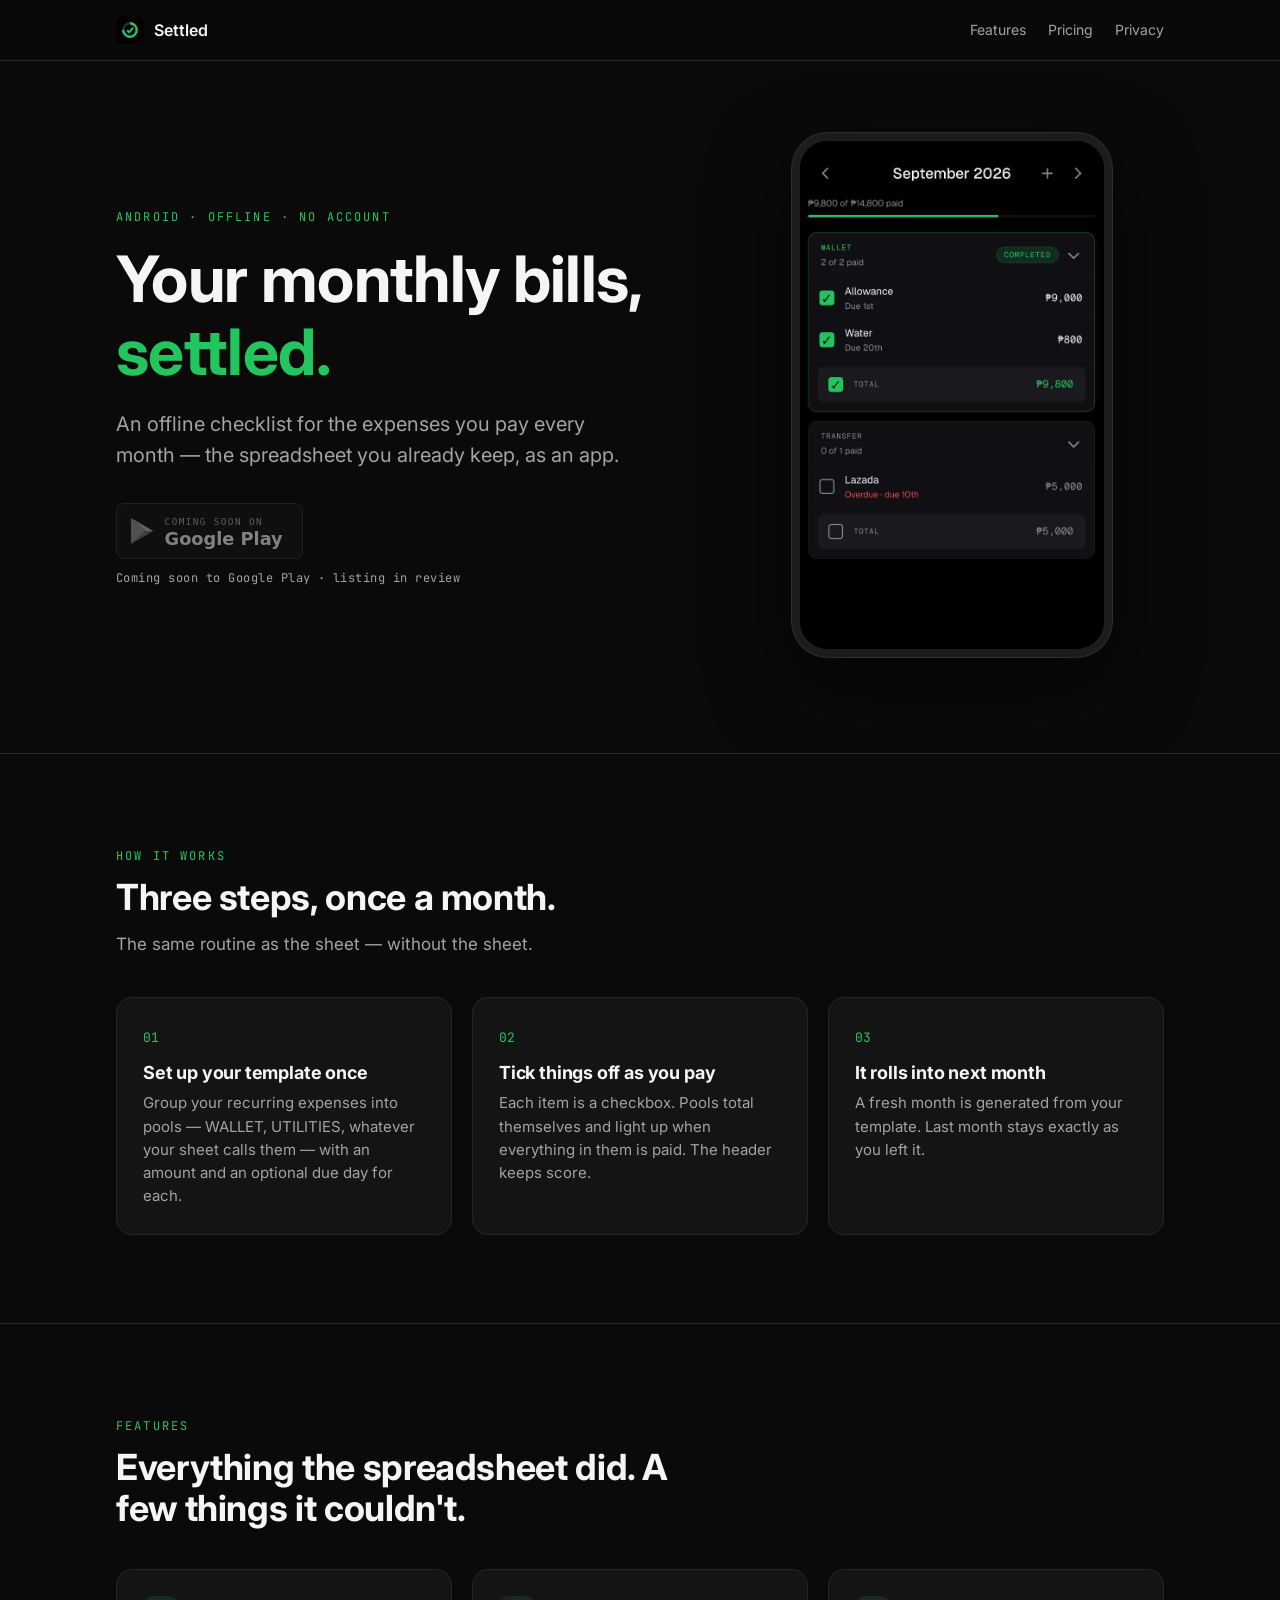
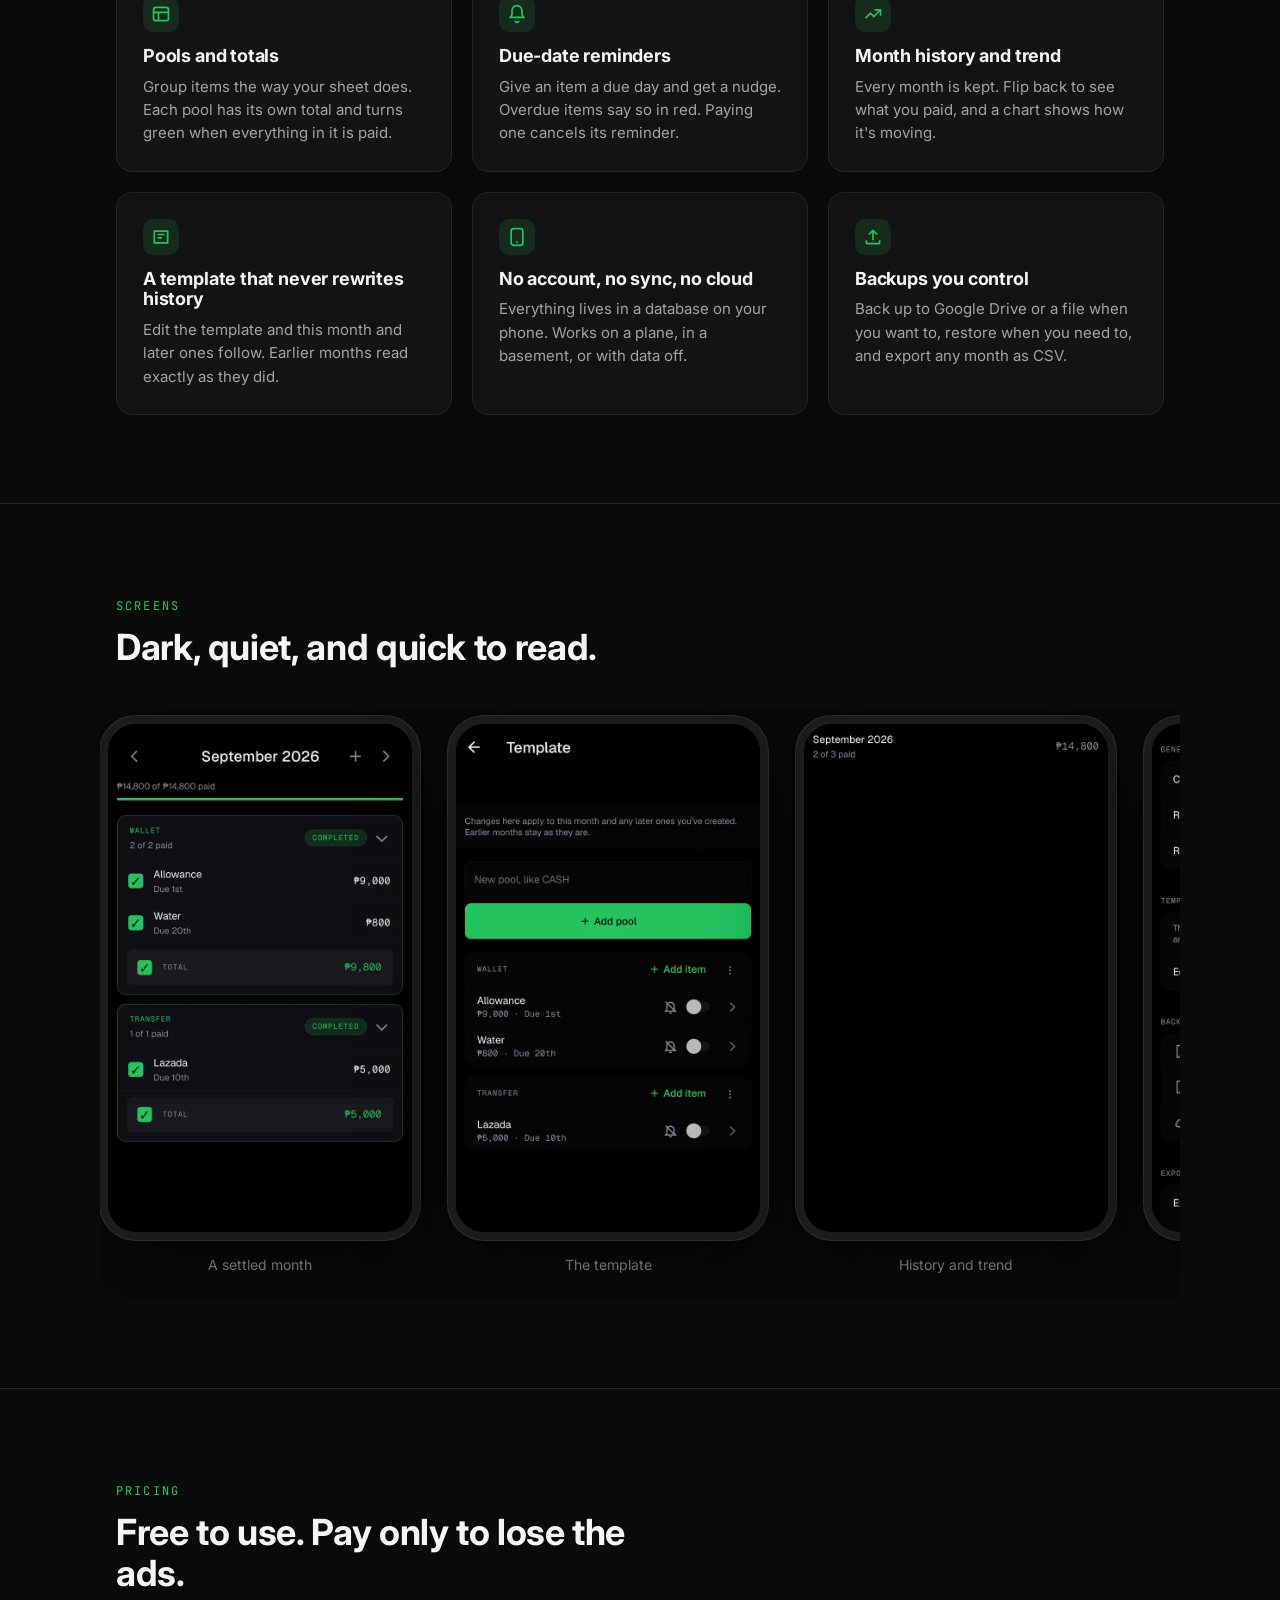
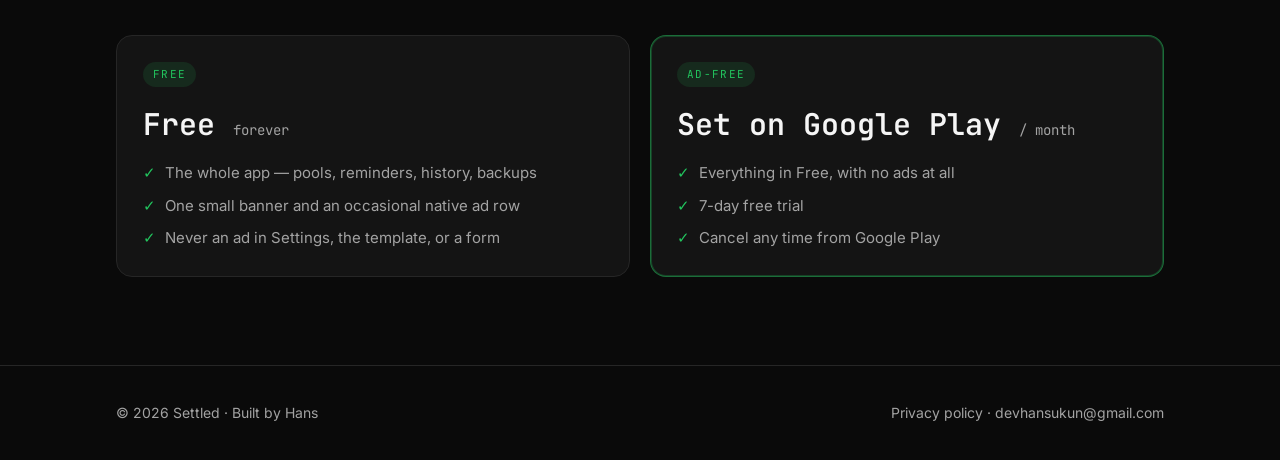
==== settled/index.html @ 1292013e "chore: move the Settled site to /settled/ Co-Authored-By: Claude Opus 5 <noreply@anthropic.com>" ====
<!DOCTYPE html>
<html lang="en">
<head>
  <meta charset="utf-8">
  <meta name="viewport" content="width=device-width, initial-scale=1">
  <title>Settled — your monthly bills, settled</title>
  <meta name="description" content="Settled is an offline Android checklist for the expenses you pay every month — the spreadsheet you already keep, as an app. Coming soon to Google Play.">
  <meta name="theme-color" content="#0a0a0a">
  <link rel="icon" href="assets/icon.svg" type="image/svg+xml">
  <link rel="preconnect" href="https://fonts.googleapis.com">
  <link rel="preconnect" href="https://fonts.gstatic.com" crossorigin>
  <link rel="stylesheet" href="https://fonts.googleapis.com/css2?family=Inter:wght@400;500;600;700&family=JetBrains+Mono:wght@400;500;600&display=swap">
  <style>
    :root {
      --bg: #0a0a0a;
      --card: #141414;
      --border: #262626;
      --text: #f5f5f5;
      --muted: #a3a3a3;
      --accent: #22c55e;
      --overdue: #ef4444;
      --font: "Inter", system-ui, -apple-system, "Segoe UI", sans-serif;
      --mono: "JetBrains Mono", ui-monospace, "Cascadia Mono", Consolas, monospace;
      --radius: 16px;
      --gutter: 16px;
      color-scheme: dark;
    }
    * { box-sizing: border-box; }
    html { scroll-behavior: smooth; }
    body {
      margin: 0;
      background: var(--bg);
      color: var(--text);
      font-family: var(--font);
      line-height: 1.55;
      -webkit-font-smoothing: antialiased;
      overflow-x: hidden;
    }
    img { max-width: 100%; display: block; }
    a { color: inherit; text-decoration: none; }
    a:hover { color: var(--accent); }
    h1, h2, h3 { margin: 0; line-height: 1.15; letter-spacing: -0.01em; }
    p { margin: 0; }
    code { font-family: var(--mono); font-size: .92em; color: var(--text); overflow-wrap: anywhere; }

    .container { max-width: 1080px; margin: 0 auto; padding: 0 var(--gutter); }
    .mono { font-family: var(--mono); }
    .muted { color: var(--muted); }
    .eyebrow {
      font-family: var(--mono);
      font-size: 12px;
      letter-spacing: 0.18em;
      text-transform: uppercase;
      color: var(--accent);
    }

    /* nav */
    .nav { position: sticky; top: 0; z-index: 10; background: rgba(10,10,10,.85); backdrop-filter: blur(10px); border-bottom: 1px solid var(--border); }
    .nav .container { display: flex; align-items: center; justify-content: space-between; height: 60px; }
    .brand { display: flex; align-items: center; gap: 10px; font-weight: 600; }
    .brand img { width: 28px; height: 28px; border-radius: 7px; }
    .nav-links { display: flex; gap: 22px; font-size: 14px; color: var(--muted); }

    /* sections */
    .section { padding: 88px 0; border-top: 1px solid var(--border); scroll-margin-top: 60px; }
    .section-head { max-width: 560px; margin-bottom: 40px; }
    .section-head h2 { font-size: clamp(26px, 3.6vw, 36px); margin-top: 10px; }
    .section-head p { color: var(--muted); margin-top: 12px; font-size: 17px; }

    /* hero */
    .hero { padding: 72px 0 96px; position: relative; overflow: hidden; }
    .hero .container { display: grid; grid-template-columns: 1.15fr .85fr; gap: 48px; align-items: center; }
    .hero h1 { font-size: clamp(38px, 6vw, 64px); font-weight: 700; }
    .hero h1 em { font-style: normal; color: var(--accent); }
    .hero .lead { color: var(--muted); font-size: clamp(17px, 2vw, 20px); margin-top: 20px; max-width: 520px; }
    .hero-cta { margin-top: 32px; display: flex; flex-direction: column; gap: 10px; align-items: flex-start; }
    .hero-cta small { font-family: var(--mono); font-size: 12px; color: var(--muted); letter-spacing: .04em; }
    .hero-visual { position: relative; display: flex; justify-content: center; }
    .glow {
      position: absolute; left: 50%; top: 50%; transform: translate(-50%, -50%);
      width: 420px; height: 420px; border-radius: 50%;
      background: radial-gradient(closest-side, rgba(34,197,94,.28), transparent 70%);
      pointer-events: none;
    }

    /* badge */
    .btn-badge { display: inline-block; opacity: .55; filter: grayscale(1); cursor: not-allowed; }
    .btn-badge img { height: 56px; width: auto; }

    /* phone frame */
    .phone {
      position: relative;
      width: clamp(220px, 28vw, 320px);
      aspect-ratio: 720 / 1180;
      padding: 8px;
      border-radius: 36px;
      background: #1c1c1c;
      box-shadow: 0 0 0 1px #2e2e2e, 0 30px 80px rgba(0,0,0,.6);
      flex-shrink: 0;
    }
    .phone img { width: 100%; height: 100%; object-fit: cover; object-position: top; border-radius: 28px; background: #000; }

    /* grids & cards */
    .grid-3 { display: grid; grid-template-columns: repeat(3, 1fr); gap: 20px; }
    .grid-2 { display: grid; grid-template-columns: repeat(2, 1fr); gap: 20px; }
    .card { background: var(--card); border: 1px solid var(--border); border-radius: var(--radius); padding: 26px; }
    .card h3 { font-size: 18px; margin-top: 14px; }
    .card p { color: var(--muted); margin-top: 8px; font-size: 15px; }
    .step-num { font-family: var(--mono); color: var(--accent); font-size: 13px; }
    .icon { width: 36px; height: 36px; border-radius: 10px; background: rgba(34,197,94,.12); display: grid; place-items: center; color: var(--accent); }
    .icon svg { width: 20px; height: 20px; }

    /* screenshot strip */
    .strip { display: flex; gap: 28px; overflow-x: auto; padding: 8px var(--gutter) 24px; margin: 0 calc(-1 * var(--gutter)); scroll-snap-type: x mandatory; scrollbar-width: thin; }
    .strip figure { margin: 0; scroll-snap-align: start; text-align: center; }
    .strip figcaption { margin-top: 14px; font-size: 14px; color: var(--muted); }

    /* pricing */
    .price { display: flex; flex-direction: column; gap: 14px; }
    .price .amount { font-family: var(--mono); font-size: 30px; font-weight: 600; }
    .price .amount small { font-size: 14px; color: var(--muted); font-weight: 400; }
    .price ul { margin: 0; padding: 0; list-style: none; color: var(--muted); font-size: 15px; display: grid; gap: 8px; }
    .price li::before { content: "✓ "; color: var(--accent); font-family: var(--mono); }
    .price--accent { border-color: rgba(34,197,94,.5); box-shadow: 0 0 0 1px rgba(34,197,94,.25) inset; }
    .chip { display: inline-block; align-self: flex-start; font-family: var(--mono); font-size: 11px; letter-spacing: .12em; text-transform: uppercase; padding: 4px 10px; border-radius: 999px; }
    .chip--accent { color: var(--accent); background: rgba(34,197,94,.12); }
    .chip--overdue { color: var(--overdue); background: rgba(239,68,68,.12); }

    /* footer */
    .footer { border-top: 1px solid var(--border); padding: 36px 0; font-size: 14px; color: var(--muted); }
    .footer .container { display: flex; flex-wrap: wrap; gap: 12px 24px; justify-content: space-between; align-items: center; }

    /* prose (privacy page) */
    .prose { max-width: 720px; }
    .prose h1 { font-size: clamp(30px, 4vw, 42px); margin-bottom: 8px; }
    .prose h2 { font-size: 20px; margin-top: 40px; }
    .prose p, .prose li { color: var(--muted); margin-top: 12px; font-size: 16px; }
    .prose a { color: var(--accent); text-decoration: underline; text-underline-offset: 3px; }

    @media (max-width: 720px) {
      .hero { padding: 48px 0 64px; }
      .hero .container { grid-template-columns: 1fr; gap: 40px; }
      .hero-visual { order: -1; }
      .glow { width: 300px; height: 300px; }
      .grid-3, .grid-2 { grid-template-columns: 1fr; }
      .section { padding: 64px 0; }
      .nav-links { gap: 16px; }
    }
    @media (prefers-reduced-motion: no-preference) {
      @supports (animation-timeline: view()) {
        .card, .strip figure { animation: rise .6s ease-out both; animation-timeline: view(); animation-range: entry 0% entry 30%; }
      }
      @keyframes rise { from { opacity: 0; transform: translateY(14px); } to { opacity: 1; transform: none; } }
    }
  </style>
</head>
<body>
  <header class="nav">
    <div class="container">
      <a class="brand" href="#top"><img src="assets/icon.svg" alt="" width="28" height="28">Settled</a>
      <nav class="nav-links" aria-label="Page">
        <a href="#features">Features</a>
        <a href="#pricing">Pricing</a>
        <a href="privacy.html">Privacy</a>
      </nav>
    </div>
  </header>

  <main id="top">
    <section class="hero">
      <div class="container">
        <div>
          <span class="eyebrow">Android · offline · no account</span>
          <h1 style="margin-top:14px">Your monthly bills, <em>settled.</em></h1>
          <p class="lead">An offline checklist for the expenses you pay every month — the spreadsheet you already keep, as an app.</p>
          <div class="hero-cta">
            <span class="btn-badge" aria-disabled="true" title="Not on Google Play yet">
              <img src="assets/google-play-badge.svg" alt="Coming soon on Google Play" width="200" height="60">
            </span>
            <small>Coming soon to Google Play · listing in review</small>
          </div>
        </div>
        <div class="hero-visual">
          <div class="glow" aria-hidden="true"></div>
          <div class="phone">
            <picture>
              <source srcset="assets/screens/month.webp" type="image/webp">
              <img src="assets/screens/month.png" alt="Settled's month screen: pools of expenses with a checkbox per item, due dates, and a progress bar of what's been paid" width="720" height="1180" fetchpriority="high">
            </picture>
          </div>
        </div>
      </div>
    </section>
    <section class="section" id="how">
      <div class="container">
        <div class="section-head">
          <span class="eyebrow">How it works</span>
          <h2>Three steps, once a month.</h2>
          <p>The same routine as the sheet — without the sheet.</p>
        </div>
        <div class="grid-3">
          <div class="card">
            <span class="step-num">01</span>
            <h3>Set up your template once</h3>
            <p>Group your recurring expenses into pools — WALLET, UTILITIES, whatever your sheet calls them — with an amount and an optional due day for each.</p>
          </div>
          <div class="card">
            <span class="step-num">02</span>
            <h3>Tick things off as you pay</h3>
            <p>Each item is a checkbox. Pools total themselves and light up when everything in them is paid. The header keeps score.</p>
          </div>
          <div class="card">
            <span class="step-num">03</span>
            <h3>It rolls into next month</h3>
            <p>A fresh month is generated from your template. Last month stays exactly as you left it.</p>
          </div>
        </div>
      </div>
    </section>

    <section class="section" id="features">
      <div class="container">
        <div class="section-head">
          <span class="eyebrow">Features</span>
          <h2>Everything the spreadsheet did. A few things it couldn't.</h2>
        </div>
        <div class="grid-3">
          <div class="card">
            <div class="icon" aria-hidden="true"><svg viewBox="0 0 24 24" fill="none" stroke="currentColor" stroke-width="2"><rect x="3" y="4" width="18" height="16" rx="3"/><path d="M3 10h18M9 10v10"/></svg></div>
            <h3>Pools and totals</h3>
            <p>Group items the way your sheet does. Each pool has its own total and turns green when everything in it is paid.</p>
          </div>
          <div class="card">
            <div class="icon" aria-hidden="true"><svg viewBox="0 0 24 24" fill="none" stroke="currentColor" stroke-width="2"><path d="M6 8a6 6 0 0 1 12 0v5l2 3H4l2-3zM10 20a2 2 0 0 0 4 0"/></svg></div>
            <h3>Due-date reminders</h3>
            <p>Give an item a due day and get a nudge. Overdue items say so in red. Paying one cancels its reminder.</p>
          </div>
          <div class="card">
            <div class="icon" aria-hidden="true"><svg viewBox="0 0 24 24" fill="none" stroke="currentColor" stroke-width="2"><path d="M3 17l6-6 4 4 8-8"/><path d="M14 7h7v7"/></svg></div>
            <h3>Month history and trend</h3>
            <p>Every month is kept. Flip back to see what you paid, and a chart shows how it's moving.</p>
          </div>
          <div class="card">
            <div class="icon" aria-hidden="true"><svg viewBox="0 0 24 24" fill="none" stroke="currentColor" stroke-width="2"><path d="M4 5h16v14H4z"/><path d="M8 9h8M8 13h5"/></svg></div>
            <h3>A template that never rewrites history</h3>
            <p>Edit the template and this month and later ones follow. Earlier months read exactly as they did.</p>
          </div>
          <div class="card">
            <div class="icon" aria-hidden="true"><svg viewBox="0 0 24 24" fill="none" stroke="currentColor" stroke-width="2"><rect x="5" y="2" width="14" height="20" rx="3"/><path d="M11 18h2"/></svg></div>
            <h3>No account, no sync, no cloud</h3>
            <p>Everything lives in a database on your phone. Works on a plane, in a basement, or with data off.</p>
          </div>
          <div class="card">
            <div class="icon" aria-hidden="true"><svg viewBox="0 0 24 24" fill="none" stroke="currentColor" stroke-width="2"><path d="M12 16V4M7 9l5-5 5 5"/><path d="M4 16v3a1 1 0 0 0 1 1h14a1 1 0 0 0 1-1v-3"/></svg></div>
            <h3>Backups you control</h3>
            <p>Back up to Google Drive or a file when you want to, restore when you need to, and export any month as CSV.</p>
          </div>
        </div>
      </div>
    </section>
    <section class="section" id="screens">
      <div class="container">
        <div class="section-head">
          <span class="eyebrow">Screens</span>
          <h2>Dark, quiet, and quick to read.</h2>
        </div>
        <div class="strip">
          <figure>
            <div class="phone"><picture><source srcset="assets/screens/month-settled.webp" type="image/webp"><img src="assets/screens/month-settled.png" alt="A fully paid month: every pool outlined green and marked completed" width="720" height="1180" loading="lazy"></picture></div>
            <figcaption>A settled month</figcaption>
          </figure>
          <figure>
            <div class="phone"><picture><source srcset="assets/screens/template.webp" type="image/webp"><img src="assets/screens/template.png" alt="The template editor with pools, items, amounts and reminder settings" width="720" height="1180" loading="lazy"></picture></div>
            <figcaption>The template</figcaption>
          </figure>
          <figure>
            <div class="phone"><picture><source srcset="assets/screens/history.webp" type="image/webp"><img src="assets/screens/history.png" alt="History: each past month listed with how many items were paid and its total" width="720" height="1180" loading="lazy"></picture></div>
            <figcaption>History and trend</figcaption>
          </figure>
          <figure>
            <div class="phone"><picture><source srcset="assets/screens/settings.webp" type="image/webp"><img src="assets/screens/settings.png" alt="Settings: template, reminders, backup and restore, export, and the ad-free plan" width="720" height="1180" loading="lazy"></picture></div>
            <figcaption>Settings and backups</figcaption>
          </figure>
        </div>
      </div>
    </section>

    <section class="section" id="pricing">
      <div class="container">
        <div class="section-head">
          <span class="eyebrow">Pricing</span>
          <h2>Free to use. Pay only to lose the ads.</h2>
        </div>
        <div class="grid-2">
          <div class="card price">
            <span class="chip chip--accent">Free</span>
            <span class="amount">Free <small>forever</small></span>
            <ul>
              <li>The whole app — pools, reminders, history, backups</li>
              <li>One small banner and an occasional native ad row</li>
              <li>Never an ad in Settings, the template, or a form</li>
            </ul>
          </div>
          <div class="card price price--accent">
            <span class="chip chip--accent">Ad-free</span>
            <span class="amount">Set on Google Play <small>/ month</small></span>
            <ul>
              <li>Everything in Free, with no ads at all</li>
              <li>7-day free trial</li>
              <li>Cancel any time from Google Play</li>
            </ul>
          </div>
        </div>
      </div>
    </section>
  </main>

  <footer class="footer">
    <div class="container">
      <span>© 2026 Settled · Built by Hans</span>
      <span><a href="privacy.html">Privacy policy</a> · <a href="mailto:devhansukun@gmail.com">devhansukun@gmail.com</a></span>
    </div>
  </footer>
</body>
</html>
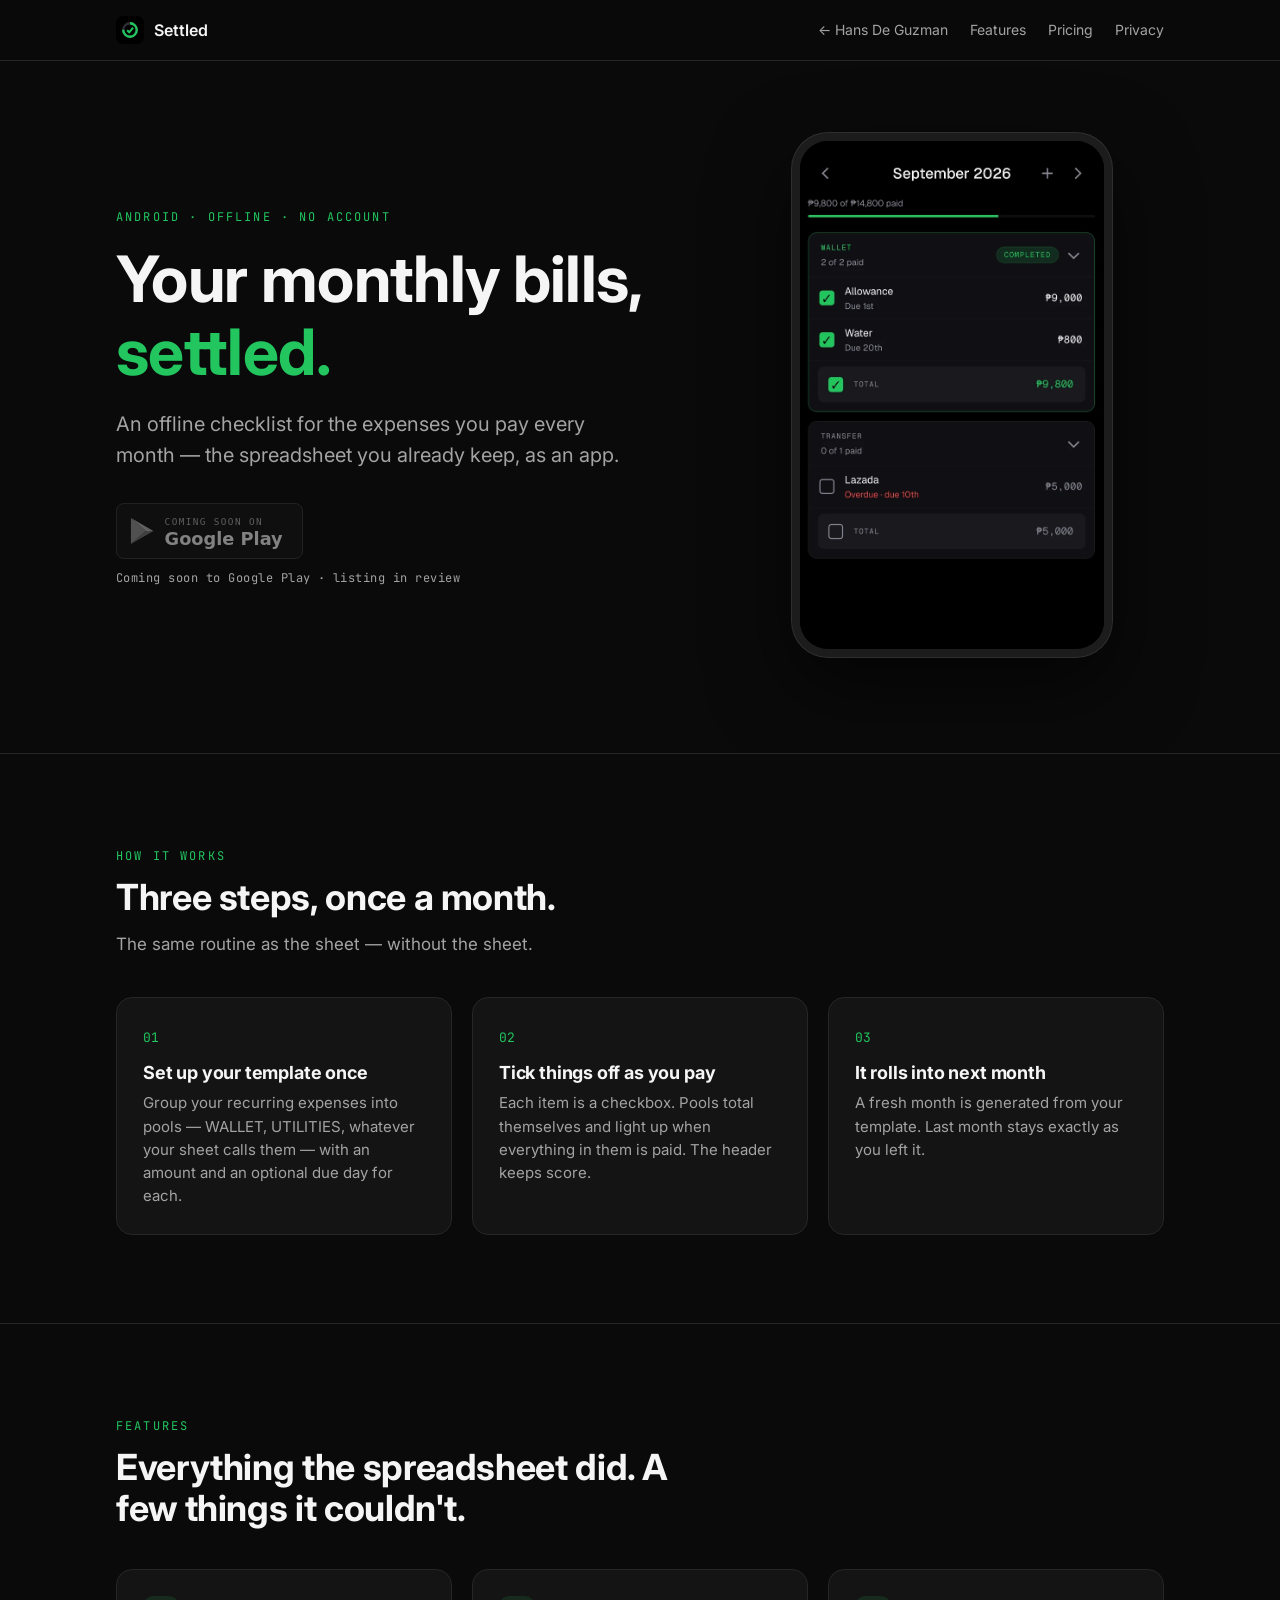
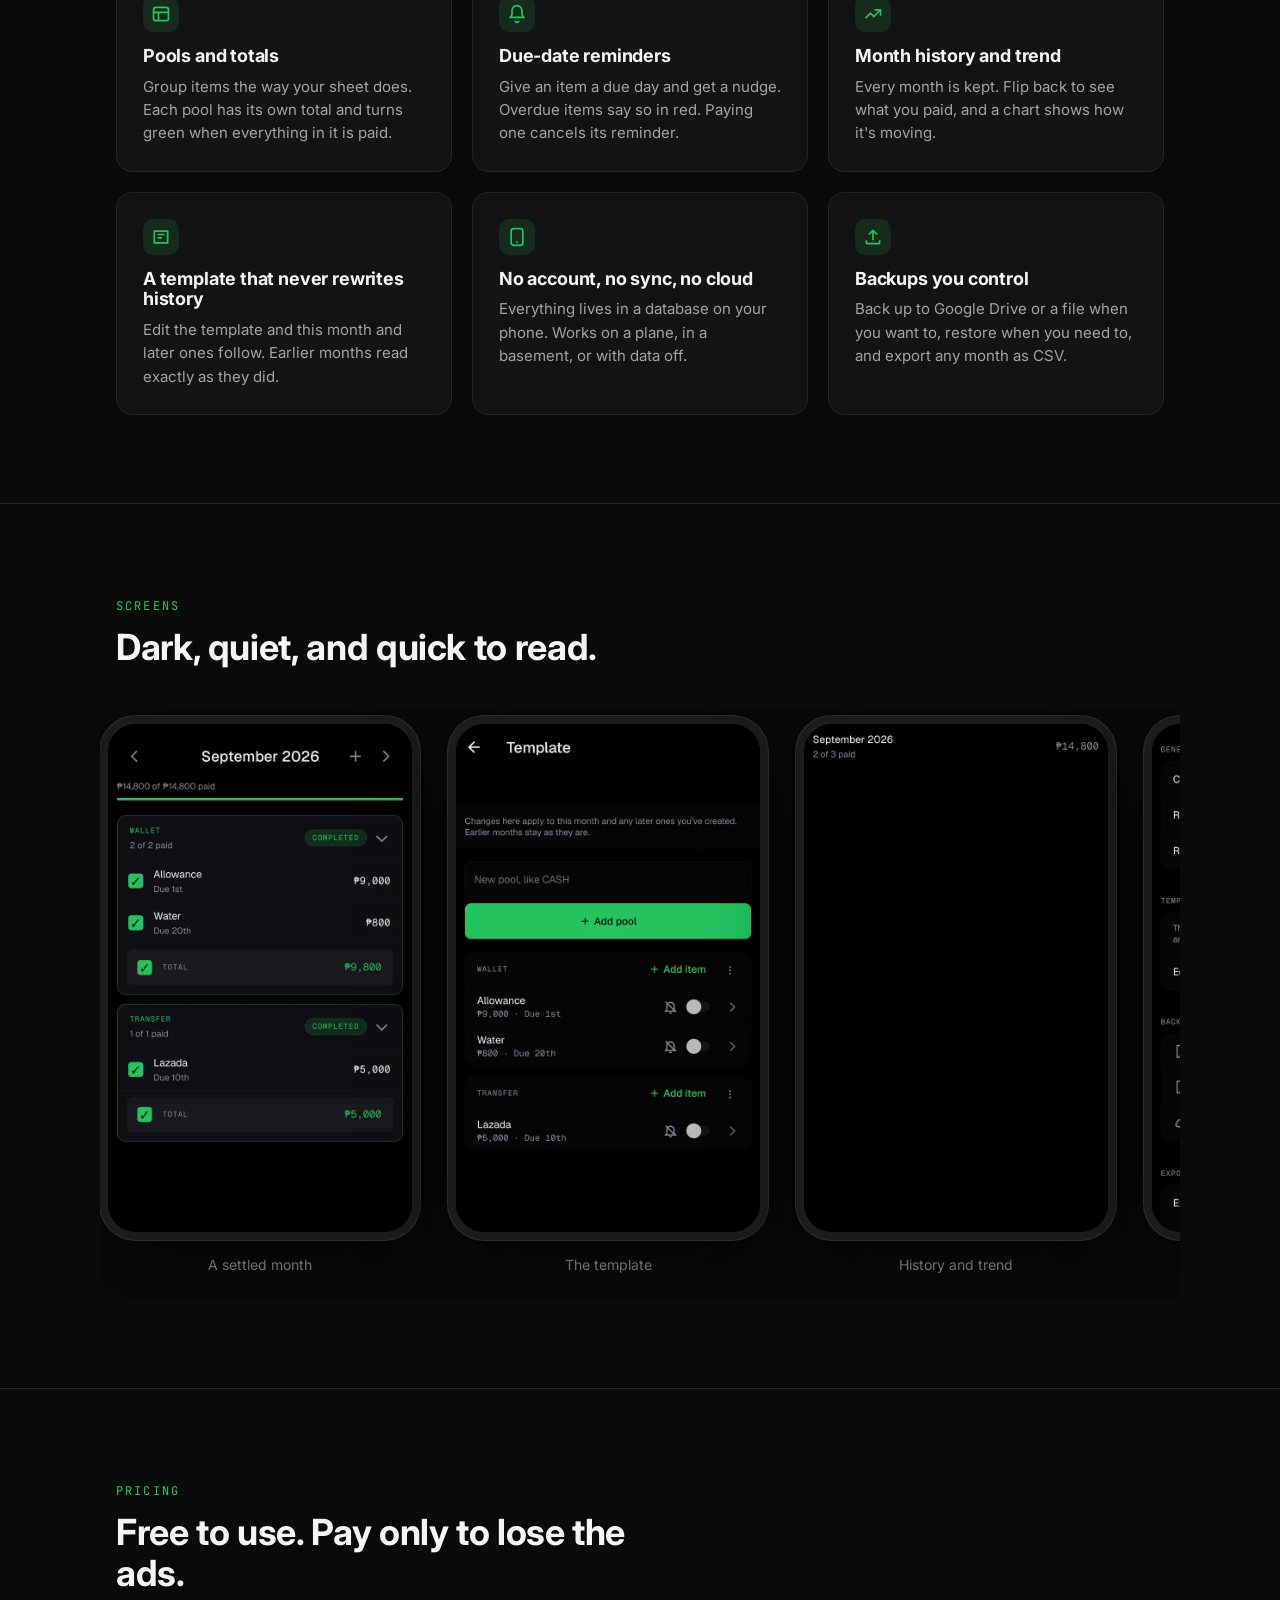
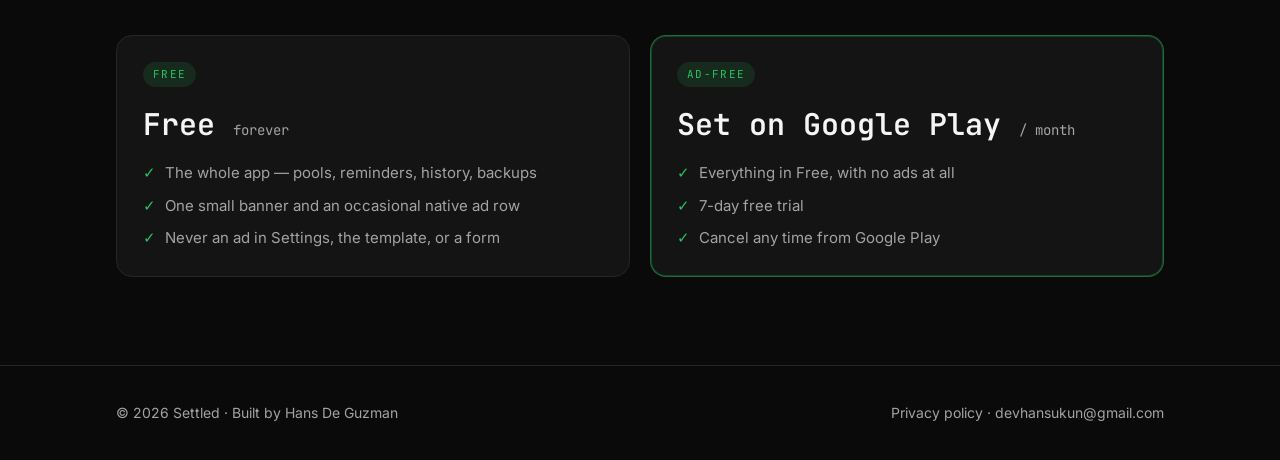
==== commit b572afdb: "feat: link the Settled pages back to the portfolio Co-Authored-By: Claude Opus 5 <noreply@anthropic." ====
--- a/settled/index.html
+++ b/settled/index.html
@@ -145,6 +145,7 @@
       .grid-3, .grid-2 { grid-template-columns: 1fr; }
       .section { padding: 64px 0; }
       .nav-links { gap: 16px; }
+      .back-text { display: none; }
     }
     @media (prefers-reduced-motion: no-preference) {
       @supports (animation-timeline: view()) {
@@ -159,6 +160,7 @@
     <div class="container">
       <a class="brand" href="#top"><img src="assets/icon.svg" alt="" width="28" height="28">Settled</a>
       <nav class="nav-links" aria-label="Page">
+        <a href="../" aria-label="Back to Hans De Guzman's portfolio"><span aria-hidden="true">←</span><span class="back-text"> Hans De Guzman</span></a>
         <a href="#features">Features</a>
         <a href="#pricing">Pricing</a>
         <a href="privacy.html">Privacy</a>
@@ -317,7 +319,7 @@
 
   <footer class="footer">
     <div class="container">
-      <span>© 2026 Settled · Built by Hans</span>
+      <span>© 2026 Settled · Built by <a href="../">Hans De Guzman</a></span>
       <span><a href="privacy.html">Privacy policy</a> · <a href="mailto:devhansukun@gmail.com">devhansukun@gmail.com</a></span>
     </div>
   </footer>
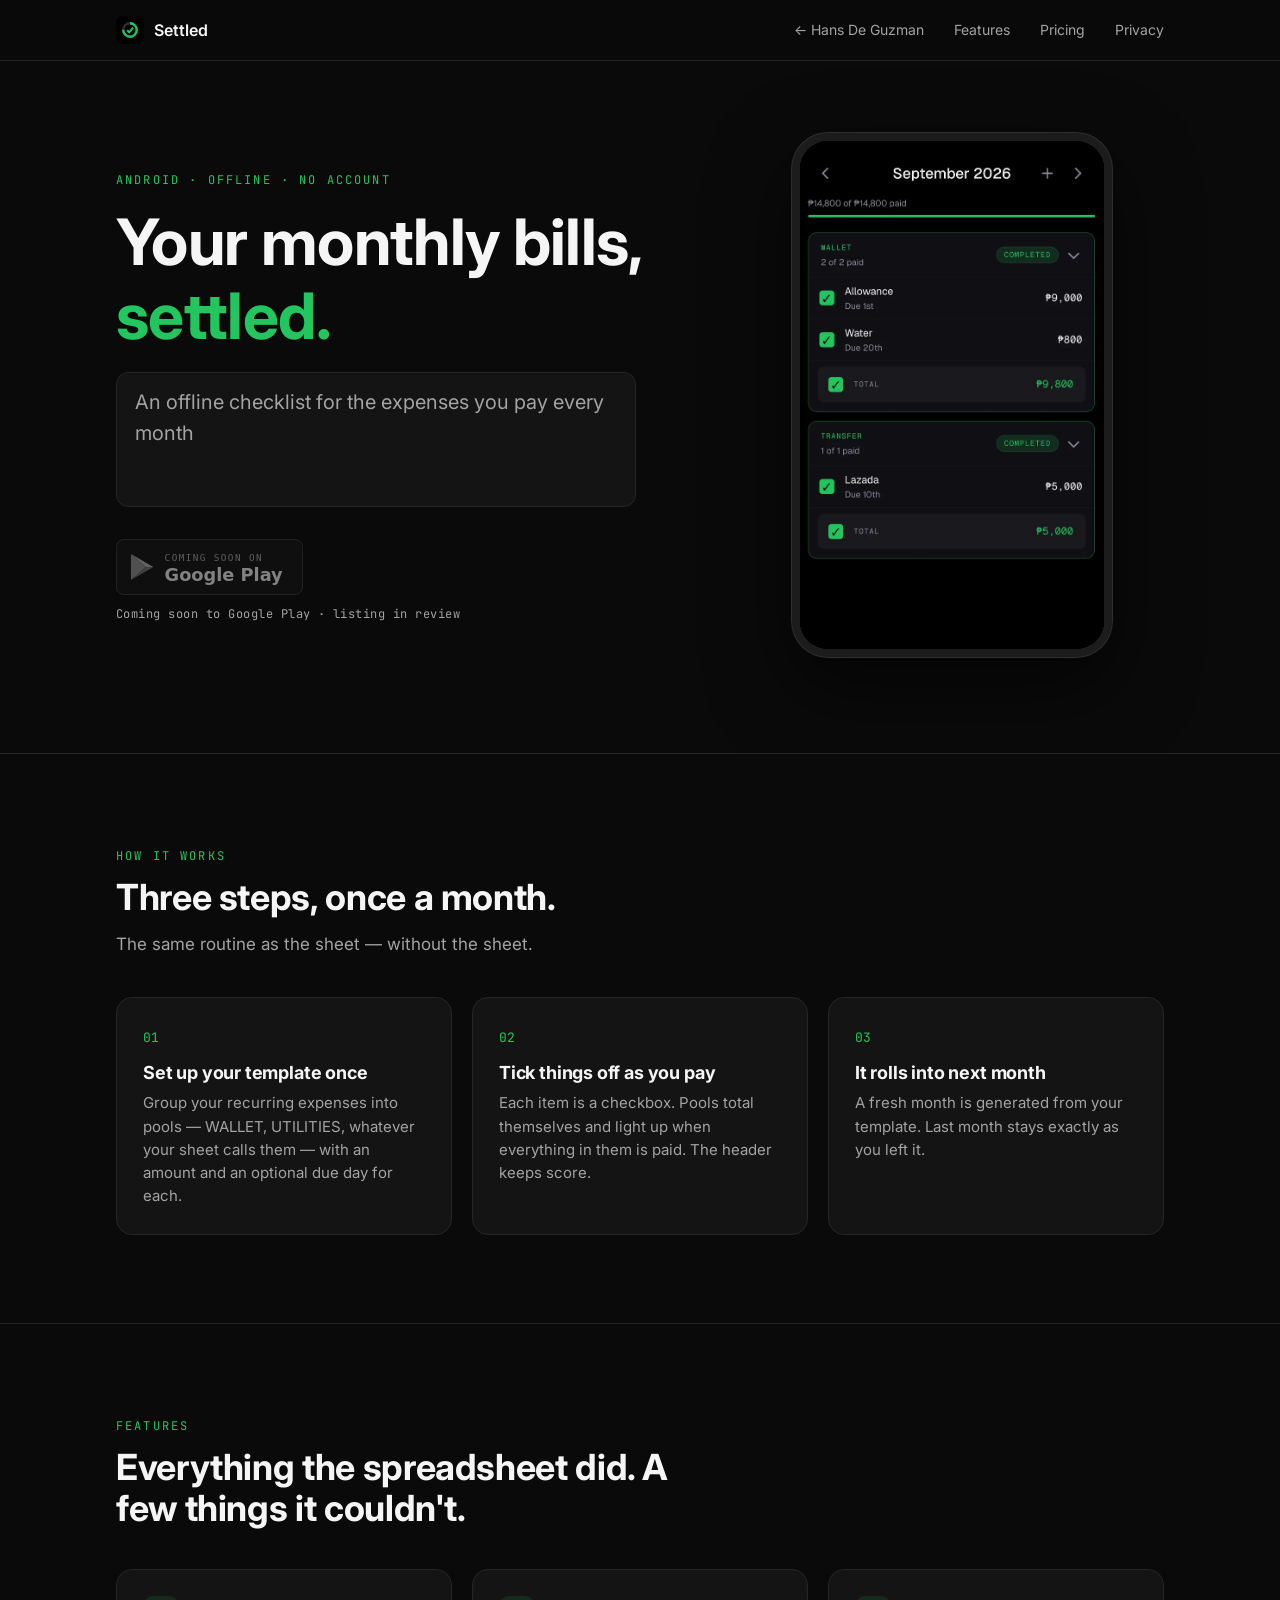
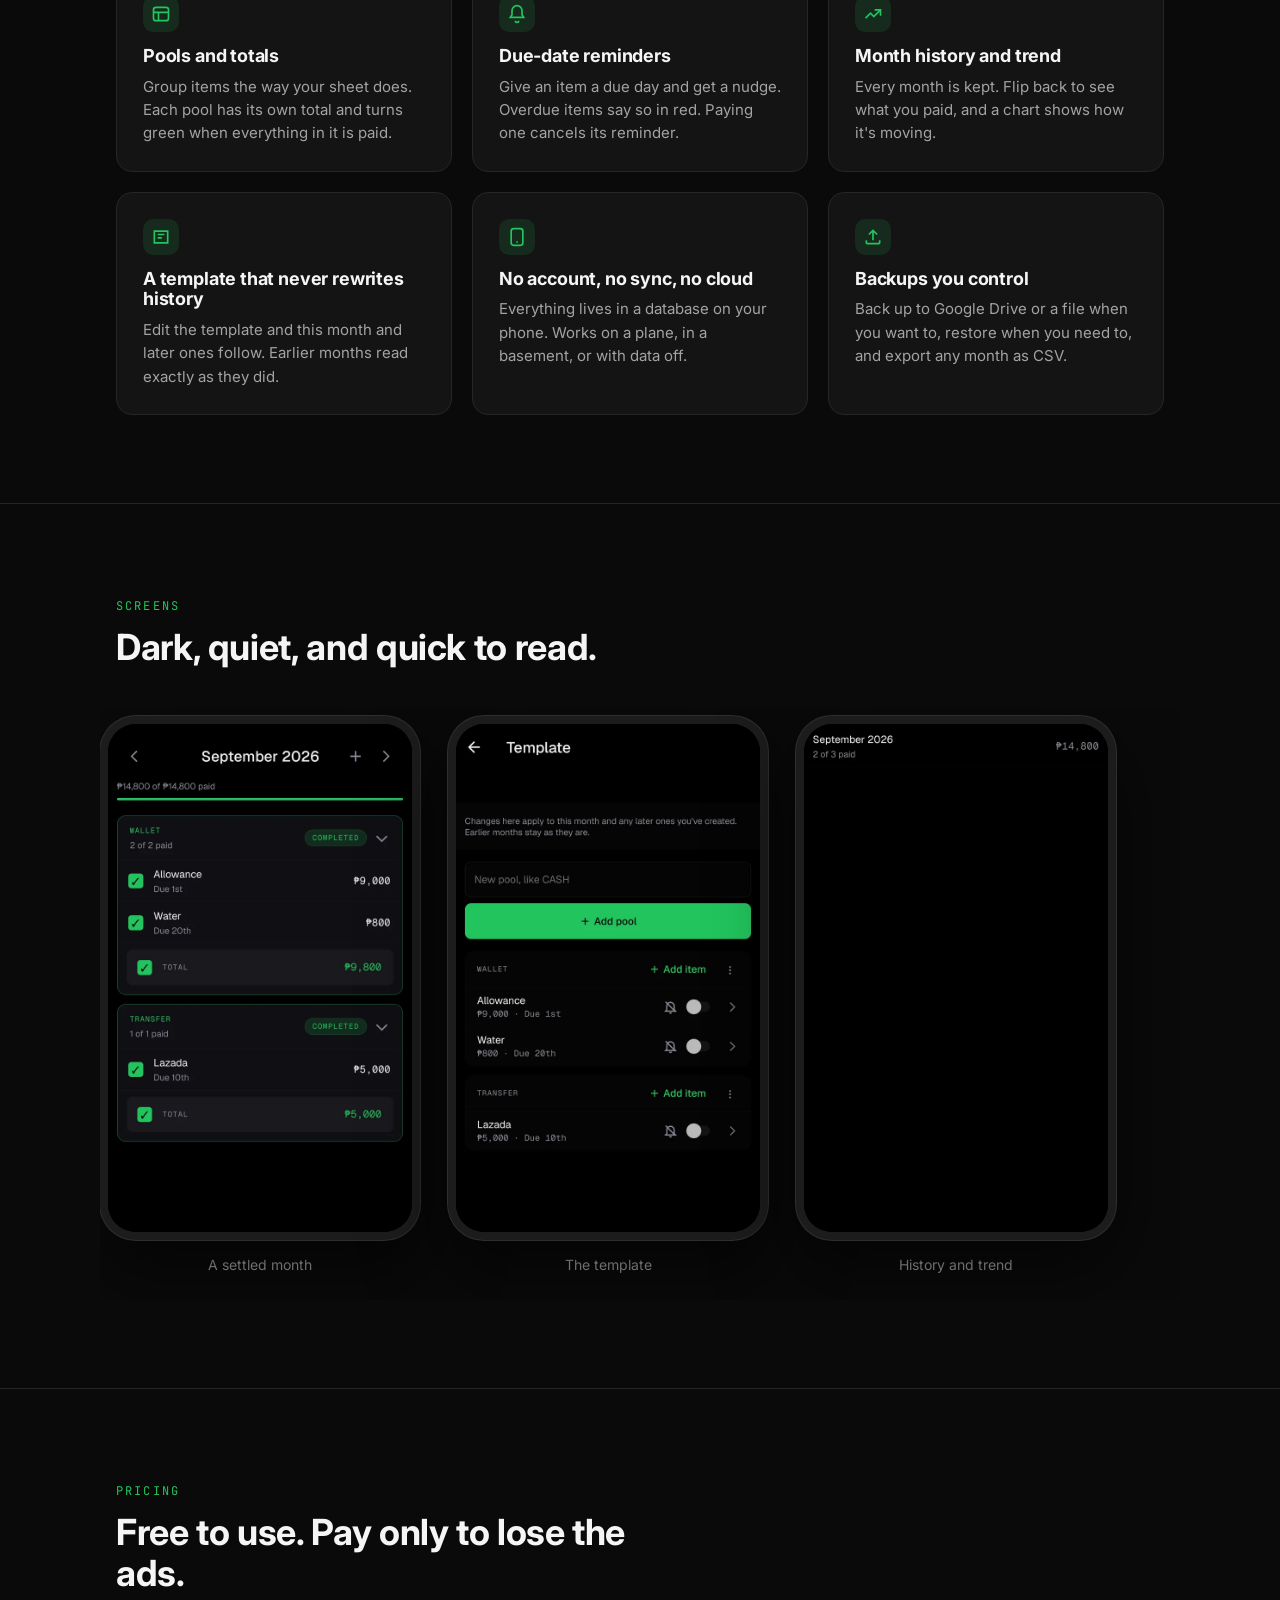
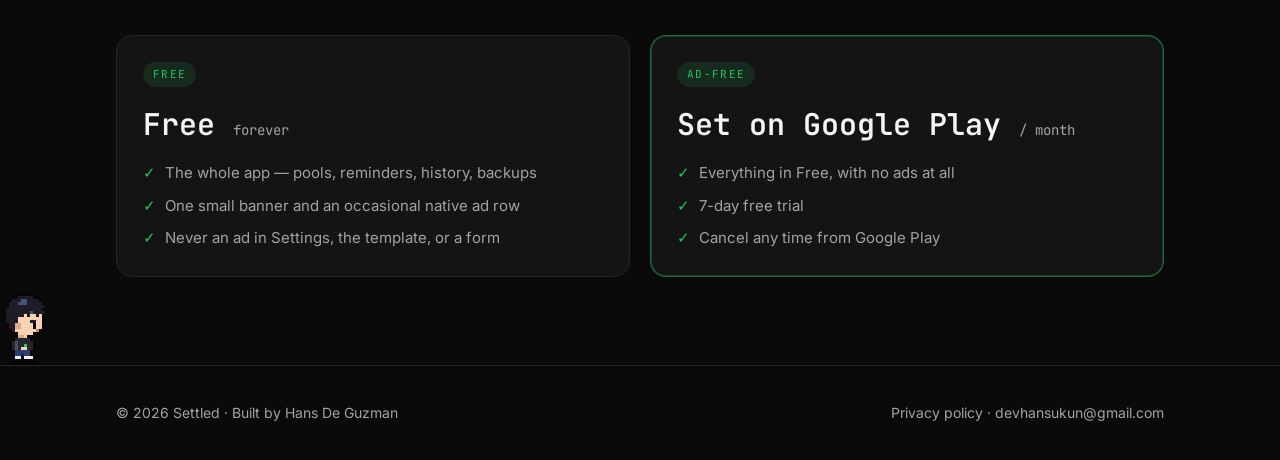
==== commit 05782b3a: "feat: Settled JRPG accents — glove, typed dialog, glint, SETTLED! phone, reveals, walker Co-Authored" ====
--- a/settled/index.html
+++ b/settled/index.html
@@ -10,6 +10,7 @@
   <link rel="preconnect" href="https://fonts.googleapis.com">
   <link rel="preconnect" href="https://fonts.gstatic.com" crossorigin>
   <link rel="stylesheet" href="https://fonts.googleapis.com/css2?family=Inter:wght@400;500;600;700&family=JetBrains+Mono:wght@400;500;600&display=swap">
+  <script src="../assets/game/game.js" defer></script>
   <style>
     :root {
       --bg: #0a0a0a;
@@ -147,12 +148,122 @@
       .nav-links { gap: 16px; }
       .back-text { display: none; }
     }
+    /* ---- game accents — docs/superpowers/specs/2026-09-25-jrpg-accents-design.md ---- */
+
+    /* glove cursor on nav links (desktop only), 1x */
+    .nav-links a { position: relative; }
+    .nav-links a::before {
+      content: "";
+      position: absolute; top: 50%; right: 100%;
+      width: 16px; height: 11px;
+      margin: -6px -2px 0 0;
+      background: url("../assets/game/glove.png") no-repeat;
+      image-rendering: pixelated;
+      visibility: hidden;
+      pointer-events: none;
+    }
+    .nav-links a[aria-current] { color: var(--accent); }
+
+    /* hero dialog box */
+    .dialog {
+      position: relative;
+      padding: 14px 18px 26px;
+      background: var(--card);
+      border: 1px solid var(--border);
+      border-radius: 12px;
+    }
+    .dialog.is-done::after {
+      content: "▼";
+      content: "▼" / "";
+      position: absolute; right: 14px; bottom: 6px;
+      font-size: 11px;
+      color: var(--accent);
+    }
+
+    /* hero phone: month-settled stacked on top, pop badge */
+    .hero-phone .shot-settled { position: absolute; inset: 8px; opacity: 0; }
+    .settled-pop {
+      position: absolute; left: 50%; top: 42%; z-index: 1;
+      padding: 6px 14px;
+      border-radius: 999px;
+      background: var(--accent);
+      color: var(--bg);
+      font-family: var(--mono); font-size: 14px; font-weight: 700; letter-spacing: .12em; text-transform: uppercase;
+      opacity: 0;
+      transform: translate(-50%, -50%) scale(0);
+      pointer-events: none;
+    }
+
+    /* walking mini-Hans (green row) on the footer's top border */
+    .footer { position: relative; overflow-x: clip; }   /* the walker's lap ends off the right edge */
+    .walker { position: absolute; left: 0; right: 0; bottom: calc(100% + 1px); height: 48px; pointer-events: none; }
+    .walker i {
+      position: absolute; left: 0; bottom: 0;
+      width: 32px; height: 48px;
+      background: url("../assets/game/hans-walk.png") 0 100% / 400% 200% no-repeat;
+      image-rendering: pixelated;
+    }
+    .walker.is-paused, .walker.is-paused i { animation-play-state: paused; }
+    .walker.is-still, .walker.is-still i { animation: none; }
+    .walker.is-still i { left: var(--gutter); }
+
+    @media (min-width: 721px) {
+      .nav-links { gap: 30px; }
+      .nav-links a[aria-current]::before,
+      .nav-links a:hover::before,
+      .nav-links a:focus-visible::before { visibility: visible; }
+      .walker { height: 72px; }
+      .walker i { width: 48px; height: 72px; }
+    }
+
     @media (prefers-reduced-motion: no-preference) {
-      @supports (animation-timeline: view()) {
-        .card, .strip figure { animation: rise .6s ease-out both; animation-timeline: view(); animation-range: entry 0% entry 30%; }
+      .nav-links a::before { animation: glove-bob .7s steps(1, end) infinite; }
+      .dialog.is-done::after { animation: blink 1s steps(1, end) infinite; }
+      @supports ((-webkit-background-clip: text) or (background-clip: text)) {
+        .hero h1 em {
+          background: linear-gradient(100deg, var(--accent) 40%, rgba(245, 245, 245, .95) 50%, var(--accent) 60%) 100% 0 / 300% 100%;
+          -webkit-background-clip: text;
+          background-clip: text;
+          color: transparent;
+          animation: glint 3.5s ease-in-out infinite;
+        }
       }
-      @keyframes rise { from { opacity: 0; transform: translateY(14px); } to { opacity: 1; transform: none; } }
-    }
+      .hero-phone::after {
+        content: "";
+        position: absolute; inset: 8px;
+        border-radius: 28px;
+        background: linear-gradient(transparent 48%, rgba(34, 197, 94, .12) 50%, transparent 52%) 0 100% / 100% 300% no-repeat;
+        animation: phone-scan 4s linear infinite;
+        pointer-events: none;
+      }
+      .hero-phone.is-in .shot-settled { animation: shot-in .6s ease-out 2.5s both; }
+      .hero-phone.is-in .settled-pop { animation: pop 2.2s ease-out 2.8s both; }
+      .js .card[data-reveal], .js .strip figure[data-reveal] {
+        opacity: 0;
+        transform: translateY(14px);
+        transition: opacity .6s ease-out, transform .6s ease-out;
+      }
+      .js .card[data-reveal].is-in, .js .strip figure[data-reveal].is-in { opacity: 1; transform: none; }
+      .walker { animation: walk 12s linear infinite; }
+      .walker i { animation: walk-frames .64s steps(4) infinite; }
+    }
+    @media (prefers-reduced-motion: reduce) {
+      .walker i { left: var(--gutter); }
+    }
+
+    @keyframes glove-bob { 0%, 100% { transform: none; } 50% { transform: translateX(-4px); } }
+    @keyframes blink { 0%, 100% { opacity: 1; } 50% { opacity: 0; } }
+    @keyframes glint { 0% { background-position: 100% 0; } 60%, 100% { background-position: 0 0; } }
+    @keyframes phone-scan { to { background-position: 0 0; } }
+    @keyframes shot-in { from { opacity: 0; } to { opacity: 1; } }
+    @keyframes pop {
+      0% { opacity: 0; transform: translate(-50%, -50%) scale(0); }
+      15% { opacity: 1; transform: translate(-50%, -50%) scale(1.25); }
+      25%, 80% { opacity: 1; transform: translate(-50%, -50%) scale(1); }
+      100% { opacity: 0; transform: translate(-50%, -50%) scale(1); }
+    }
+    @keyframes walk { from { transform: translateX(-48px); } to { transform: translateX(100%); } }
+    @keyframes walk-frames { to { background-position-x: 133.333%; } }
   </style>
 </head>
 <body>
@@ -161,8 +272,8 @@
       <a class="brand" href="#top"><img src="assets/icon.svg" alt="" width="28" height="28">Settled</a>
       <nav class="nav-links" aria-label="Page">
         <a href="../" aria-label="Back to Hans De Guzman's portfolio"><span aria-hidden="true">←</span><span class="back-text"> Hans De Guzman</span></a>
-        <a href="#features">Features</a>
-        <a href="#pricing">Pricing</a>
+        <a href="#features" data-spy>Features</a>
+        <a href="#pricing" data-spy>Pricing</a>
         <a href="privacy.html">Privacy</a>
       </nav>
     </div>
@@ -174,7 +285,7 @@
         <div>
           <span class="eyebrow">Android · offline · no account</span>
           <h1 style="margin-top:14px">Your monthly bills, <em>settled.</em></h1>
-          <p class="lead">An offline checklist for the expenses you pay every month — the spreadsheet you already keep, as an app.</p>
+          <p class="lead dialog" data-type>An offline checklist for the expenses you pay every month — the spreadsheet you already keep, as an app.</p>
           <div class="hero-cta">
             <span class="btn-badge" aria-disabled="true" title="Not on Google Play yet">
               <img src="assets/google-play-badge.svg" alt="Coming soon on Google Play" width="200" height="60">
@@ -184,11 +295,16 @@
         </div>
         <div class="hero-visual">
           <div class="glow" aria-hidden="true"></div>
-          <div class="phone">
+          <div class="phone hero-phone" data-reveal>
             <picture>
               <source srcset="assets/screens/month.webp" type="image/webp">
               <img src="assets/screens/month.png" alt="Settled's month screen: pools of expenses with a checkbox per item, due dates, and a progress bar of what's been paid" width="720" height="1180" fetchpriority="high">
             </picture>
+            <picture class="shot-settled">
+              <source srcset="assets/screens/month-settled.webp" type="image/webp">
+              <img src="assets/screens/month-settled.png" alt="" width="720" height="1180" loading="lazy">
+            </picture>
+            <span class="settled-pop" aria-hidden="true">Settled!</span>
           </div>
         </div>
       </div>
@@ -201,17 +317,17 @@
           <p>The same routine as the sheet — without the sheet.</p>
         </div>
         <div class="grid-3">
-          <div class="card">
+          <div class="card" data-reveal>
             <span class="step-num">01</span>
             <h3>Set up your template once</h3>
             <p>Group your recurring expenses into pools — WALLET, UTILITIES, whatever your sheet calls them — with an amount and an optional due day for each.</p>
           </div>
-          <div class="card">
+          <div class="card" data-reveal>
             <span class="step-num">02</span>
             <h3>Tick things off as you pay</h3>
             <p>Each item is a checkbox. Pools total themselves and light up when everything in them is paid. The header keeps score.</p>
           </div>
-          <div class="card">
+          <div class="card" data-reveal>
             <span class="step-num">03</span>
             <h3>It rolls into next month</h3>
             <p>A fresh month is generated from your template. Last month stays exactly as you left it.</p>
@@ -227,32 +343,32 @@
           <h2>Everything the spreadsheet did. A few things it couldn't.</h2>
         </div>
         <div class="grid-3">
-          <div class="card">
+          <div class="card" data-reveal>
             <div class="icon" aria-hidden="true"><svg viewBox="0 0 24 24" fill="none" stroke="currentColor" stroke-width="2"><rect x="3" y="4" width="18" height="16" rx="3"/><path d="M3 10h18M9 10v10"/></svg></div>
             <h3>Pools and totals</h3>
             <p>Group items the way your sheet does. Each pool has its own total and turns green when everything in it is paid.</p>
           </div>
-          <div class="card">
+          <div class="card" data-reveal>
             <div class="icon" aria-hidden="true"><svg viewBox="0 0 24 24" fill="none" stroke="currentColor" stroke-width="2"><path d="M6 8a6 6 0 0 1 12 0v5l2 3H4l2-3zM10 20a2 2 0 0 0 4 0"/></svg></div>
             <h3>Due-date reminders</h3>
             <p>Give an item a due day and get a nudge. Overdue items say so in red. Paying one cancels its reminder.</p>
           </div>
-          <div class="card">
+          <div class="card" data-reveal>
             <div class="icon" aria-hidden="true"><svg viewBox="0 0 24 24" fill="none" stroke="currentColor" stroke-width="2"><path d="M3 17l6-6 4 4 8-8"/><path d="M14 7h7v7"/></svg></div>
             <h3>Month history and trend</h3>
             <p>Every month is kept. Flip back to see what you paid, and a chart shows how it's moving.</p>
           </div>
-          <div class="card">
+          <div class="card" data-reveal>
             <div class="icon" aria-hidden="true"><svg viewBox="0 0 24 24" fill="none" stroke="currentColor" stroke-width="2"><path d="M4 5h16v14H4z"/><path d="M8 9h8M8 13h5"/></svg></div>
             <h3>A template that never rewrites history</h3>
             <p>Edit the template and this month and later ones follow. Earlier months read exactly as they did.</p>
           </div>
-          <div class="card">
+          <div class="card" data-reveal>
             <div class="icon" aria-hidden="true"><svg viewBox="0 0 24 24" fill="none" stroke="currentColor" stroke-width="2"><rect x="5" y="2" width="14" height="20" rx="3"/><path d="M11 18h2"/></svg></div>
             <h3>No account, no sync, no cloud</h3>
             <p>Everything lives in a database on your phone. Works on a plane, in a basement, or with data off.</p>
           </div>
-          <div class="card">
+          <div class="card" data-reveal>
             <div class="icon" aria-hidden="true"><svg viewBox="0 0 24 24" fill="none" stroke="currentColor" stroke-width="2"><path d="M12 16V4M7 9l5-5 5 5"/><path d="M4 16v3a1 1 0 0 0 1 1h14a1 1 0 0 0 1-1v-3"/></svg></div>
             <h3>Backups you control</h3>
             <p>Back up to Google Drive or a file when you want to, restore when you need to, and export any month as CSV.</p>
@@ -267,19 +383,19 @@
           <h2>Dark, quiet, and quick to read.</h2>
         </div>
         <div class="strip">
-          <figure>
+          <figure data-reveal>
             <div class="phone"><picture><source srcset="assets/screens/month-settled.webp" type="image/webp"><img src="assets/screens/month-settled.png" alt="A fully paid month: every pool outlined green and marked completed" width="720" height="1180" loading="lazy"></picture></div>
             <figcaption>A settled month</figcaption>
           </figure>
-          <figure>
+          <figure data-reveal>
             <div class="phone"><picture><source srcset="assets/screens/template.webp" type="image/webp"><img src="assets/screens/template.png" alt="The template editor with pools, items, amounts and reminder settings" width="720" height="1180" loading="lazy"></picture></div>
             <figcaption>The template</figcaption>
           </figure>
-          <figure>
+          <figure data-reveal>
             <div class="phone"><picture><source srcset="assets/screens/history.webp" type="image/webp"><img src="assets/screens/history.png" alt="History: each past month listed with how many items were paid and its total" width="720" height="1180" loading="lazy"></picture></div>
             <figcaption>History and trend</figcaption>
           </figure>
-          <figure>
+          <figure data-reveal>
             <div class="phone"><picture><source srcset="assets/screens/settings.webp" type="image/webp"><img src="assets/screens/settings.png" alt="Settings: template, reminders, backup and restore, export, and the ad-free plan" width="720" height="1180" loading="lazy"></picture></div>
             <figcaption>Settings and backups</figcaption>
           </figure>
@@ -294,7 +410,7 @@
           <h2>Free to use. Pay only to lose the ads.</h2>
         </div>
         <div class="grid-2">
-          <div class="card price">
+          <div class="card price" data-reveal>
             <span class="chip chip--accent">Free</span>
             <span class="amount">Free <small>forever</small></span>
             <ul>
@@ -303,7 +419,7 @@
               <li>Never an ad in Settings, the template, or a form</li>
             </ul>
           </div>
-          <div class="card price price--accent">
+          <div class="card price price--accent" data-reveal>
             <span class="chip chip--accent">Ad-free</span>
             <span class="amount">Set on Google Play <small>/ month</small></span>
             <ul>
@@ -318,6 +434,7 @@
   </main>
 
   <footer class="footer">
+    <div class="walker" data-walker aria-hidden="true"><i></i></div>
     <div class="container">
       <span>© 2026 Settled · Built by <a href="../">Hans De Guzman</a></span>
       <span><a href="privacy.html">Privacy policy</a> · <a href="mailto:devhansukun@gmail.com">devhansukun@gmail.com</a></span>
